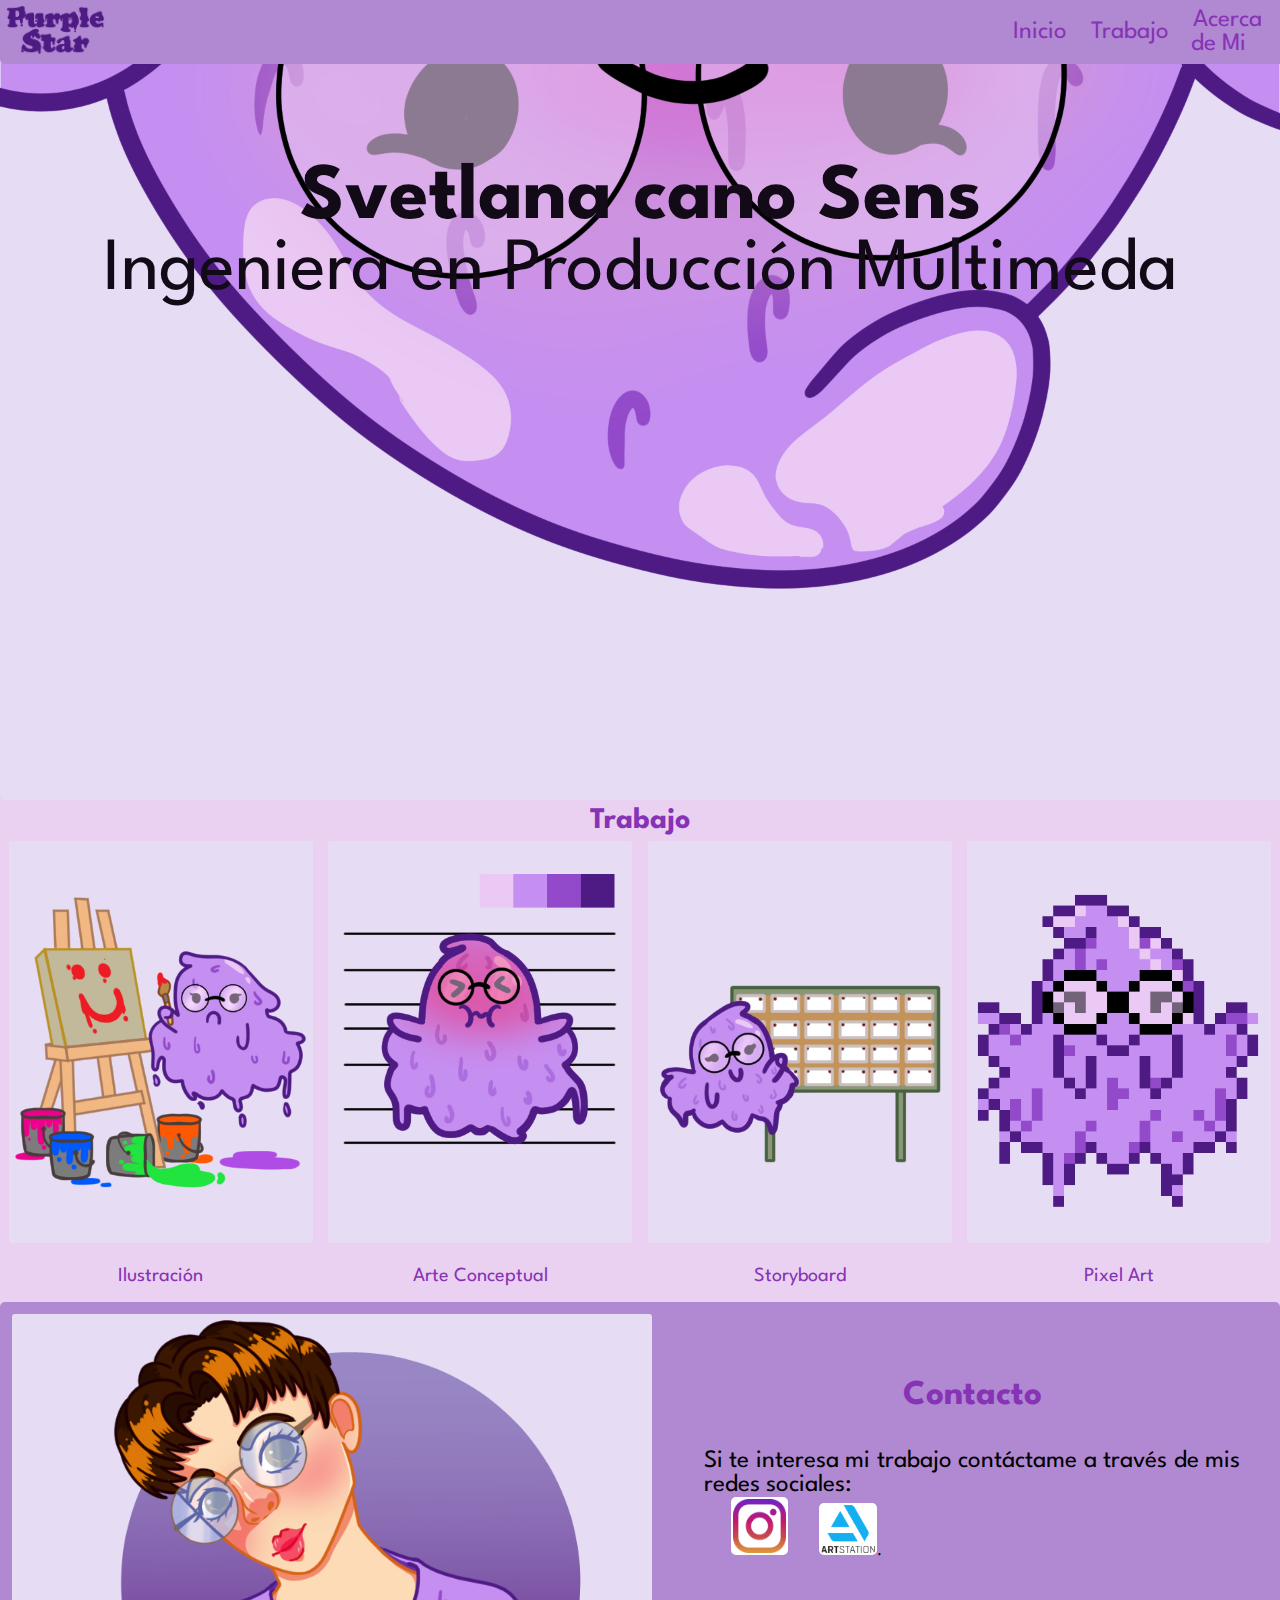
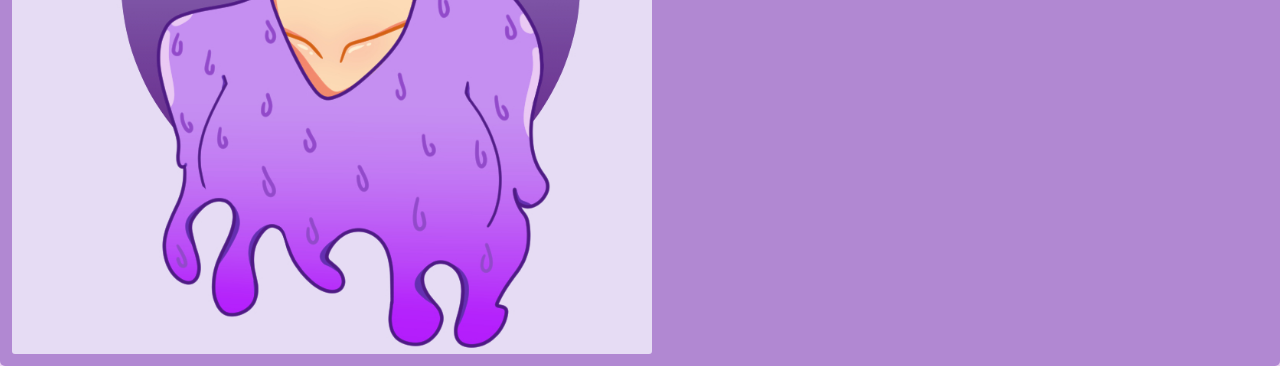
==== index.html @ 3b7ad8ab "Portafolio de trabajos" ====
<!DOCTYPE html>
<html lang="en">
<head>
    <meta charset="UTF-8">
    <title>Inicio: Purple Star</title>
    <!-- Archivo CSS -->
    <link rel = "stylesheet" href = "Portafolio_CSS/Portafolio_SvetlanaCanoSens_Inicio.css">
    <script src = "Portafolio_JS/Portafolio_SvetlanaCanoSens.js"></script>
    
    <!-- Script Animaciones -->
    <script src="https://code.jquery.com/jquery-3.6.4.min.js" integrity="sha256-oP6HI9z1XaZNBrJURtCoUT5SUnxFr8s3BzRl+cbzUq8=" crossorigin="anonymous"></script>

    <!-- Script The Bootstrap Blog -->
    <script src = "https://cdn.jsdelivr.net/npm/bootstrap@5.3.0-alpha1/dist/js/bootstrap.bundle.min.js" integrity = "sha384-w76AqPfDkMBDXo30jS1Sgez6pr3x5MlQ1ZAGC+nuZB+EYdgRZgiwxhTBTkF7CXvN" crossorigin = "anonymous"></script>
    
    <link rel="preconnect" href="https://fonts.googleapis.com">
    <link rel="preconnect" href="https://fonts.gstatic.com" crossorigin>
    <link href="https://fonts.googleapis.com/css2?family=League+Spartan:wght@300&family=Unna&display=swap" rel="stylesheet">

    <meta name = "viewport" content = "width=device-width, initial-scale=1">
</head>
<body>
    <div class = "contenedorMenuInicio fixedInicio">
        <a href = "index.html"><img src = "Portafolio_Imagenes/logo.png" alt = "logo"></a>

        <ul>
            <li><a href = "index.html">Inicio</a></li>
            <li><a href = "Portafolio_SvetlanaCanoSens_Trabajo.html">Trabajo</a></li>
            <li><a href = "Portafolio_SvetlanaCanoSens_AcercaDeMi.html">Acerca de Mi</a></li>
        </ul>
    </div>

    <div class = "contenedorNombre">
        <h4>Svetlana cano Sens</h4>

        <p>Ingeniera en Producción Multimeda</p>
    </div>
        
    <div class = "contenedorSliderImagen">
        <ul>
            <li><img src = "Portafolio_Imagenes/Imagen_inicio_4.jpg" alt = ""></li>
            <li><img src = "Portafolio_Imagenes/Imagen_inicio_3.jpg" alt = ""></li>
            <li><img src = "Portafolio_Imagenes/Imagen_inicio_2.jpg" alt = ""></li>
            <li><img src = "Portafolio_Imagenes/Imagen_inicio_1.jpg" alt = ""></li>
        </ul>
    </div>

    <div class = "contenedorDivicionDeTrabajos">
        <a href = "Portafolio_SvetlanaCanoSens_Trabajo.html"><h3>Trabajo</h3></a>

        <ul>
            <li>
                <a href ="Portafolio_SvetlanaCanoSens_Ilustracion.html"><img src = "Portafolio_Imagenes/imagen_trabajo_1.jpg" alt = "imagenIlustracion" class = "amplearImagen"></a>
                
                <p><a href = "Portafolio_SvetlanaCanoSens_Ilustracion.html">Ilustración</a></p>
            </li>

            <li>
                <a href="Portafolio_SvetlanaCanoSens_ConcepArt.html"><img src = "Portafolio_Imagenes/imagen_trabajo_2.jpg" alt = "imagenConcepArt" class = "amplearImagen"></a>
                
                <p><a href = "Portafolio_SvetlanaCanoSens_ConcepArt.html">Arte Conceptual</a></p>
            </li>

            <li>
                <a href="Portafolio_SvetlanaCanoSens_Storyboard.html"><img src = "Portafolio_Imagenes/imagen_trabajo_3.jpg" alt = "imagenStoryboard" class = "amplearImagen"></a>
                
                <p><a href = "Portafolio_SvetlanaCanoSens_Storyboard.html">Storyboard</a></p>
            </li>

            <li>
                <a href="Portafolio_SvetlanaCanoSens_PixelArt.html"><img src = "Portafolio_Imagenes/imagen_trabajo_4.jpg" alt = "imagenPixelArt" class = "amplearImagen"></a>
                
                <p><a href = "Portafolio_SvetlanaCanoSens_PixelArt.html">Pixel Art</a></p>
            </li>
        </ul>
    </div>

    <div class = "contenedorContacto">
        <img src = "Portafolio_Imagenes/Autorretrato.jpg" alt = "Autoretrato">

        <ul>
            <h3>Contacto</h3>

            <p>Si te interesa mi trabajo contáctame a través de mis redes sociales:</p>
        
            <a href = "https://www.instagram.com/purpple_staar/" target = "_blank"><img src = "Portafolio_Imagenes/instagram.png" alt = "instagram"></a>

            <a href = "https://www.artstation.com/inicio" target="_blank"><img src = "Portafolio_Imagenes/artstation.png" alt = "artstation"></a>.
        </ul>
    <div>
</body>
</html>
---- Portafolio_CSS/Portafolio_SvetlanaCanoSens_Inicio.css ----
/*(OoO)r*/
/*Cuerpo*/
body {
    margin: 0;
    padding: 0;
    font-family: 'League Spartan', sans-serif;
    background: #EAD1F2;
}
/*Cuerpo*/

/*Menu de Inicio*/
.contenedorMenuInicio {
    background: #B188D2;
    margin: 0;
    padding: 2px;
    justify-content: center;
    display: -webkit-box;
    display: -moz-box;
    display: -ms-flexbox;
    display: -webkit-flex;
    display: flex;
    border-radius: 0 5px;
}

.contenedorMenuInicio img {
    width: 10%;
}

.contenedorMenuInicio ul {
    list-style: none;
    display: flex;
    align-items: center;
    margin: 1px;
    padding: 2px;
}

.contenedorMenuInicio li {
    margin-right: 20px;
}

.contenedorMenuInicio li a {
    color: #8733B5;
    text-decoration: none;
    text-align: center;
    font-size: 25px;
    margin: 0;
    padding: 2px;
}

.contenedorMenuInicio li a:hover {
    font-weight: bolder;
}

.fixedInicio {
    position: fixed;
    z-index: 1000;
    top: 0;
    width: 100%;
}
/*Menu de Inicio*/

/*Nombre*/
.contenedorNombre {
    position:absolute;
    text-align: center;
    width: 100%;
    top: 20%;
    margin: 0;
    padding: 0;
}

.contenedorNombre h4 {
    color: #120B17;
    font-size: 80px;
    margin: 0;
    padding: 0;
}

.contenedorNombre p {
    color: #120B17;
    font-size: 75px;
    margin: 0;
    padding: 0;
}
/*Nombre*/

/*Slider de Inicio*/
.contenedorSliderImagen {
    overflow: hidden;
    top: 15%;
    margin: 0;
    padding: 0;
}

.contenedorSliderImagen ul {
    display: flex;
    margin: 0;
    padding: 0;
    width: 400%;
    animation: slide 18s infinite ease-in-out;
}

.contenedorSliderImagen li {
    list-style: none;
    width: 100%;
}

.contenedorSliderImagen img {
    width: 100%;
    border-radius: 0 5px;
}

@keyframes slide {
    0%{margin-left: 0%;}
    20%{margin-left: 0%;}

    25%{margin-left: -100%;}
    45%{margin-left: -100%;}

    50%{margin-left: -200%;}
    70%{margin-left: -200%;}

    75%{margin-left: -300%;}
    100%{margin-left: -300%;}
}
/*Slider de Inicio*/

/*Divicion de Trabajos*/
.contenedorDivicionDeTrabajos {
    text-align: center;
    width: 100%;
    padding: 0;
    margin: 0;
}

.contenedorDivicionDeTrabajos h3 {
    font-weight: bolder;
    margin: 0;
    padding: 3px;
}

.contenedorDivicionDeTrabajos h3 a {
    font-size: 30px;
}

.contenedorDivicionDeTrabajos ul {
    list-style: none;
    display: flex;
    margin: 0;
    padding: 1px;
}

.contenedorDivicionDeTrabajos img {
    width: 95%;
    margin: 0;
    padding: 2px;
    border-radius: 5px;
}

.contenedorDivicionDeTrabajos li {
    justify-content: center;
    width: 100%;
}

.contenedorDivicionDeTrabajos a {
    text-align: center;   
    font-size: 25px;
    margin: 0;
    padding: 0;
    text-decoration: none;
    text-indent: 0;
    color: #8733B5;
}

.contenedorDivicionDeTrabajos h3 a {
    font-size: 35;
}

.contenedorDivicionDeTrabajos li a:hover {
    font-weight: bolder;
}

.amplearImagen {
    transition: transform 0.2s ease-in-out;
}

.amplearImagen:hover {
    transform: scale(1.05);
}
/*Divicion de Trabajos*/

/*Contacto*/
.contenedorContacto {
    background: #B188D2;
    justify-content: space-between;
    display: -webkit-box;
    display: -webkit-flex;
    border-radius: 5px;
}

.contenedorContacto img {
    width: 30%;
    margin: 10px;
    border-radius: 5px;
    padding: 2px;
}

.contenedorContacto ul {
    list-style: none;
    align-items: center;
    margin: 20px;
    padding: 20px;
}

.contenedorContacto h3 {
    text-align: center;
    padding: 1px;
    font-weight: bolder;
    font-size: 35px;
    color: #8733B5;
    padding: 2px;
}

.contenedorContacto p {
    text-align: justify;
    font-size: 25px;
    margin: 0;
}

.contenedorContacto a img {
    background: white;
    align-items: center;
    margin: 0 0 0 25%;
    width: 10%;
}
/*Contacto*/

/*Parte Responsivo*/
@media (max-width: 767px) {
    /*Menu de Inicio*/
    .contenedorMenuInicio {
        justify-content: center;
        flex-flow: column wrap;
        margin: 0;
        padding: 10px;
    }

    .contenedorMenuInicio ul {
        width: 120%;
        justify-content: center;
        padding: 1px;
    }

    .contenedorMenuInicio img {
        display: none;
    }

    .contenedorMenuInicio li a {
        text-align: center;
        padding: 0;
        font-size: 20px;
    }
    /*Menu de Inicio*/

    /*Nombre*/
    .contenedorNombre {
        top: 10%;
        margin: 0;
        padding: 0;
    }

    .contenedorNombre h4 {
        color: #120B17;
        font-size: 95px;
        margin: 0;
        padding: 0;
    }

    .contenedorNombre p {
        color: #120B17;
        font-size: 80px;
        margin: 0;
        padding: 0;
    }
    /*Nombre*/

    /*Slider de Inicio*/
    .contenedorSliderImagen {
        min-width: 130%;
        margin-top: 12px;
    }
    /*Slider de Inicio*/

    /*Divicion de Trabajos*/
    .contenedorDivicionDeTrabajos {
        width: 100%;
    }

    .contenedorDivicionDeTrabajos ul {
        flex-flow: column wrap;
        padding: 0;
    }

    .contenedorDivicionDeTrabajos img {
        width: 95%;
    }

    .contenedorDivicionDeTrabajos h3 {
        font-size: 25px;
    }

    .contenedorDivicionDeTrabajos p {
        font-size: 20px;
        margin: 1px;
        padding: 1px;
    }
    /*Divicion de Trabajos*/

    /*Contacto*/
    .contenedorContacto {
        flex-flow: column wrap;
        padding: 0;
        align-items: center;
        width: 100%;
    }

    .contenedorContacto img {
        width: 90%;
        padding: 0;
        margin: 5px;
    }

    .contenedorContacto ul {
        margin: 4px 4px;
        padding: 4px 4px;
    }

    .contenedorContacto h3 {
        font-size: 25px;
        margin: 0;
        padding: 1px;
    }

    .contenedorContacto p {
        font-size: 20px;
    }

    .contenedorContacto a img {
        align-items: center;
        margin: 0 0 0 5%;
        width: 10%;
    }
    /*Contacto*/
}

@media (max-width: 991px) {
    /*Menu de Inicio*/
    .contenedorMenuInicio {
        justify-content: center;
        flex-flow: column wrap;
        margin: 0;
        padding: 10px;
    }

    .contenedorMenuInicio ul {
        text-align: center;
        width: 90%;
        padding: 1px;
    }

    .contenedorMenuInicio img {
        display: none;
    }

    .contenedorMenuInicio li a {
        text-align: center;
        padding: 0;
        font-size: 20px;
    }
    /*Menu de Inicio*/

    /*Nombre*/
    .contenedorNombre {
        top: 10%;
        margin: 0;
        padding: 0;
    }

    .contenedorNombre h4 {
        font-size: 30px;
        margin: 0;
        padding: 0;
    }

    .contenedorNombre p {
        font-size: 20px;
        margin: 0;
        padding: 0;
    }
    /*Nombre*/

    /*Slider de Inicio*/
    .contenedorSliderImagen {
        min-width: 56%;
        margin-top: 23px;
    }

    .contenedorSliderImagen h4 {
        width: 100%;
        top: 55%;
        font-size: 50px;
    }

    .contenedorSliderImagen p {
        width: 100%;
        top: 60%;
        font-size: 45px;
    }
    /*Slider de Inicio*/

    /*Divicion de Trabajos*/
    .contenedorDivicionDeTrabajos h3 {
        font-size: 25px;
    }

    .contenedorDivicionDeTrabajos p a {
        font-size: 20px;
        margin: 0;
        padding: 1px;
    }
    /*Divicion de Trabajos*/

    /*Contacto*/
    .contenedorContacto img {
        width: 50%;
        margin: 10px;
        border-radius: 5px;
    }

    .contenedorContacto ul {
        margin: 15px;
        padding: 30px;
    }

    .contenedorContacto h3 {
        text-align: center;
        padding: 1px;
        font-weight: bolder;
        font-size: 25px;
        color: #8733B5;
        padding: 2px;
    }

    .contenedorContacto p {
        text-align: justify;
        font-size: 20px;
        margin: 0;
    }

    .contenedorContacto a img {
        align-items: center;
        margin: 0 0 0 5%;
        width: 10%;
    }
    /*Contacto*/
}

@media (min-width: 768px) and (max-width: 1199px) {
    /*Menu de Inicio*/
    .contenedorMenuInicio {
        margin: 0;
        padding: 5px;
        justify-content: center;
        border-radius: 0 5px;
    }
    
    .contenedorMenuInicio ul {
        justify-content: center;
        width: 100%;
        margin: 1px;
        padding: 2px;
    }
    
    .contenedorMenuInicio li {
        margin-right: 20px;
    }
    
    .contenedorMenuInicio li a {
        font-size: 25px;
        margin: 0;
        padding: 2px;
    }
    /*Menu de Inicio*/

    /*Nombre*/
    .contenedorNombre {
        top: 15%;
        margin: 0;
        padding: 0;
    }

    .contenedorNombre h4 {
        font-size: 50px;
        margin: 0;
        padding: 0;
    }

    .contenedorNombre p {
        font-size: 45px;
        margin: 0;
        padding: 0;
    }
    /*Nombre*/

    /*Slider de Inicio*/
    .contenedorSliderImagen {
        margin-top: 20px;
    }
    /*Slider de Inicio*/

    /*Divicion de Trabajos*/
    .contenedorDivicionDeTrabajos {
        text-align: center;
        width: 100%;
        padding: 0;
        margin: 0;
    }
    
    .contenedorDivicionDeTrabajos h3 {
        font-weight: bolder;
        margin: 0;
        padding: 3px;
    }
    
    .contenedorDivicionDeTrabajos ul {
        list-style: none;
        display: flex;
        margin: 0;
        padding: 1px;
    }
    
    .contenedorDivicionDeTrabajos h3{
        font-size: 30;
    }

    .contenedorDivicionDeTrabajos p {
        margin: 0;
        padding: 1px;
    }
    /*Divicion de Trabajos*/

    /*Contacto*/
    .contenedorContacto img {
        width: 50%;
        margin: 10px;
        border-radius: 5px;
    }

    .contenedorContacto ul {
        margin: 15px;
        padding: 25px;
    }

    .contenedorContacto h3 {
        font-size: 25;
        padding: 2px;
    }

    .contenedorContacto a img {
        align-items: center;
        margin: 0 0 0 5%;
        width: 10%;
    }
    /*Contacto*/
}

@media (min-width: 1200px) and (max-width: 1400px) {
    /*Menu de Inicio*/
    .contenedorMenuInicio {
        margin: 0;
        padding: 5px;
        justify-content: center;
        border-radius: 0 5px;
    }

    .contenedorMenuInicio img a {
        margin: 5px;
        padding: 5px;
    }
    
    .contenedorMenuInicio ul {
        justify-content: center;
        margin: 1px;
        padding: 2px;
    }
    
    .contenedorMenuInicio li {
        margin-right: 20px;
    }
    /*Menu de Inicio*/

    /*Nombre*/
    .contenedorNombre {
        top: 18%;
        margin: 0;
        padding: 0;
    }
    /*Nombre*/

    /*Slider de Inicio*/
    .contenedorSliderImagen {
        top: 20px;
    }
    /*Slider de Inicio*/

    /*Divicion de Trabajos*/
    .contenedorDivicionDeTrabajos h3 {
        font-weight: bolder;
        margin: 0;
        padding: 3px;
        font-size: 30px;
    }

    .contenedorDivicionDeTrabajos p a{
        margin: 0;
        padding: 1px;
        font-size: 20px;
    }
    /*Divicion de Trabajos*/

    /*Contacto*/
    .contenedorContacto img {
        width: 50%;
        margin: 10px;
        border-radius: 5px;
    }

    .contenedorContacto ul {
        margin: 15px;
        padding: 25px;
    }

    .contenedorContacto h3 {
        font-size: 30;
        padding: 2px;
    }

    .contenedorContacto a img {
        align-items: center;
        margin: 0 0 0 5%;
        width: 10%;
    }
    /*Contacto*/
}
/*Parte Responsivo */
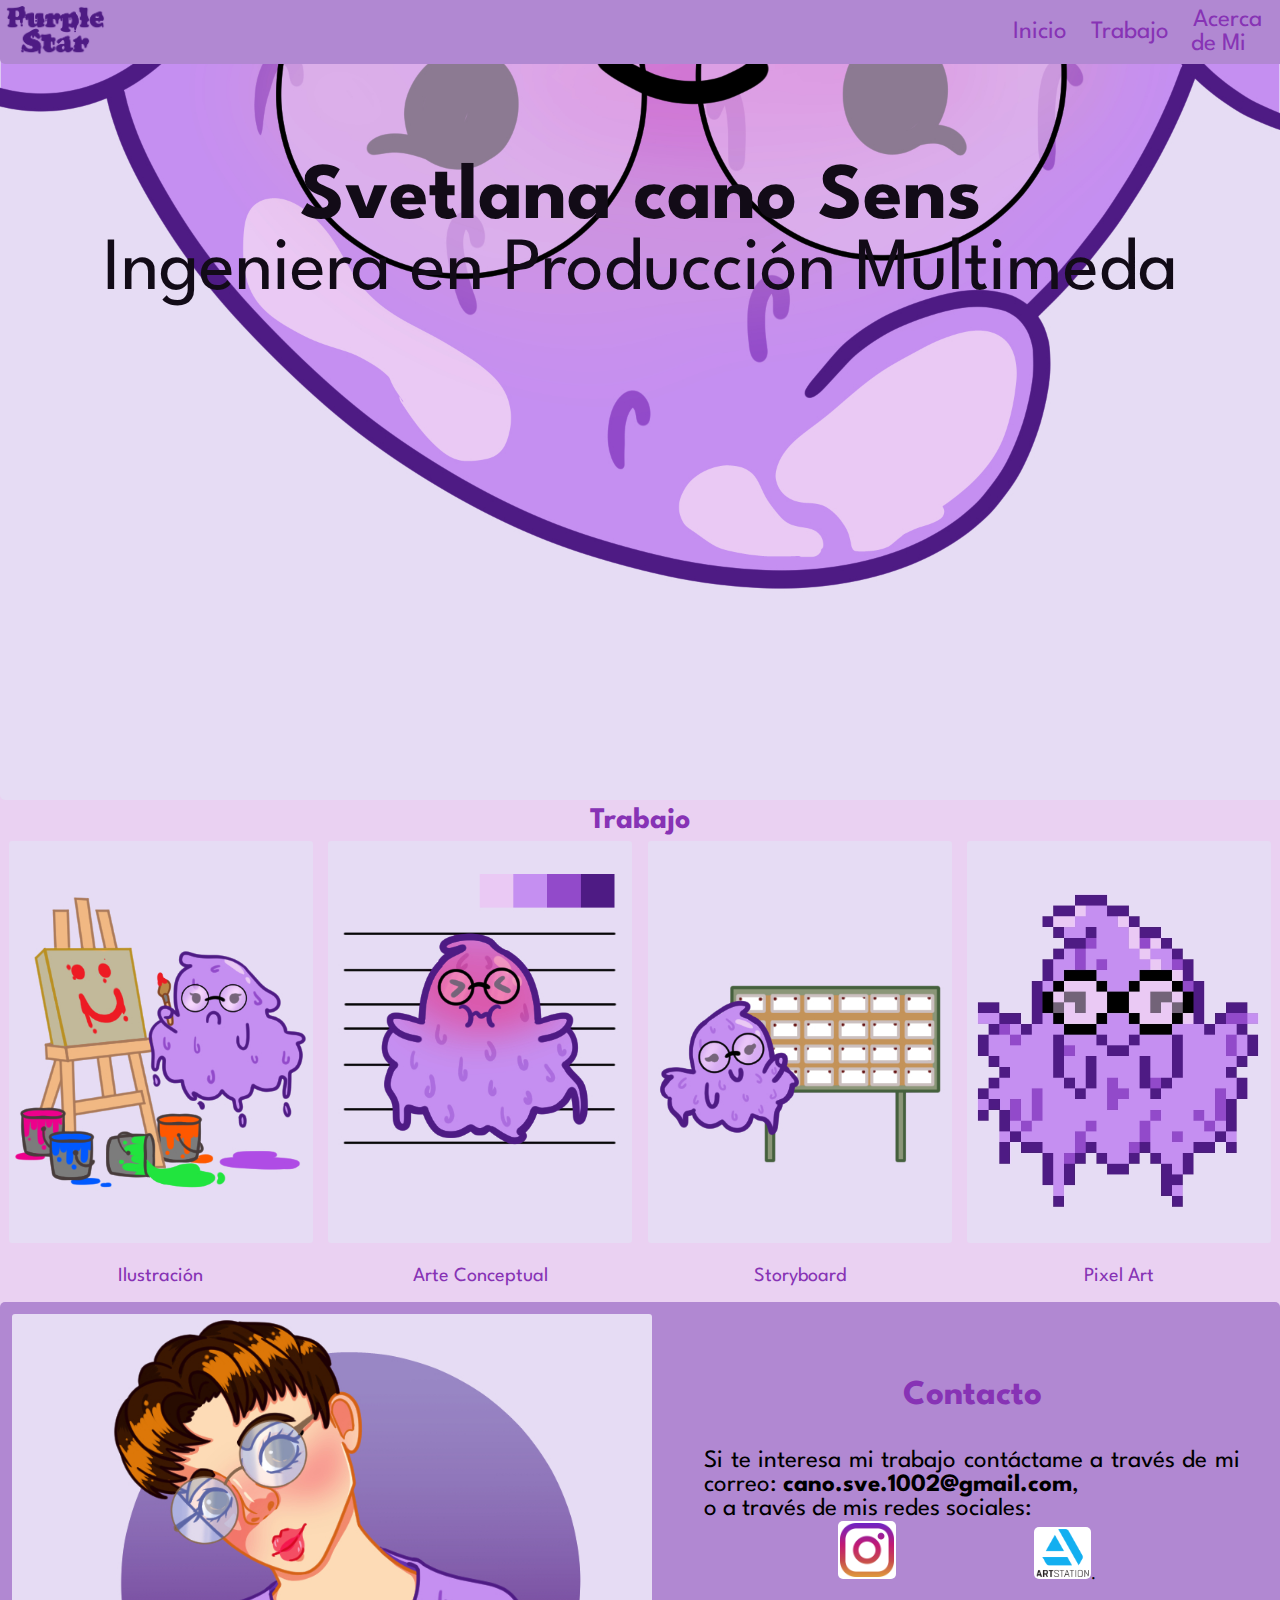
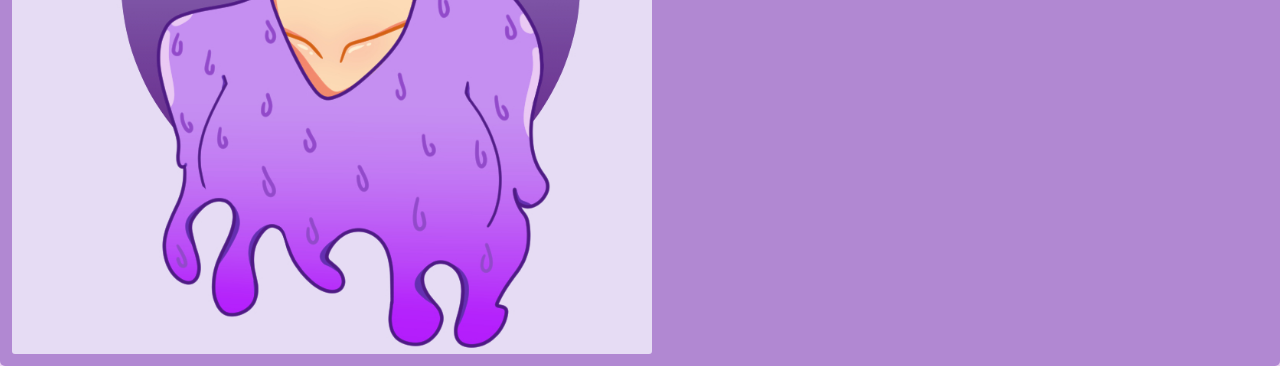
==== commit ae84199b: "Add files via upload" ====
--- a/index.html
+++ b/index.html
@@ -81,7 +81,9 @@
         <ul>
             <h3>Contacto</h3>
 
-            <p>Si te interesa mi trabajo contáctame a través de mis redes sociales:</p>
+            <p>Si te interesa mi trabajo contáctame a través de mi correo: <strong>cano.sve.1002@gmail.com</strong>,</p>
+
+            <p>o a través de mis redes sociales:</p>
         
             <a href = "https://www.instagram.com/purpple_staar/" target = "_blank"><img src = "Portafolio_Imagenes/instagram.png" alt = "instagram"></a>
 
--- a/Portafolio_CSS/Portafolio_SvetlanaCanoSens_Inicio.css
+++ b/Portafolio_CSS/Portafolio_SvetlanaCanoSens_Inicio.css
@@ -270,17 +270,11 @@
     }
 
     .contenedorNombre h4 {
-        color: #120B17;
         font-size: 95px;
-        margin: 0;
-        padding: 0;
     }
 
     .contenedorNombre p {
-        color: #120B17;
         font-size: 80px;
-        margin: 0;
-        padding: 0;
     }
     /*Nombre*/
 
@@ -347,7 +341,7 @@
 
     .contenedorContacto a img {
         align-items: center;
-        margin: 0 0 0 5%;
+        margin: 0 0 0 25%;
         width: 10%;
     }
     /*Contacto*/
@@ -459,7 +453,7 @@
 
     .contenedorContacto a img {
         align-items: center;
-        margin: 0 0 0 5%;
+        margin: 0 0 0 25%;
         width: 10%;
     }
     /*Contacto*/
@@ -568,7 +562,7 @@
 
     .contenedorContacto a img {
         align-items: center;
-        margin: 0 0 0 5%;
+        margin: 0 0 0 25%;
         width: 10%;
     }
     /*Contacto*/
@@ -647,7 +641,7 @@
 
     .contenedorContacto a img {
         align-items: center;
-        margin: 0 0 0 5%;
+        margin: 0 0 0 25%;
         width: 10%;
     }
     /*Contacto*/
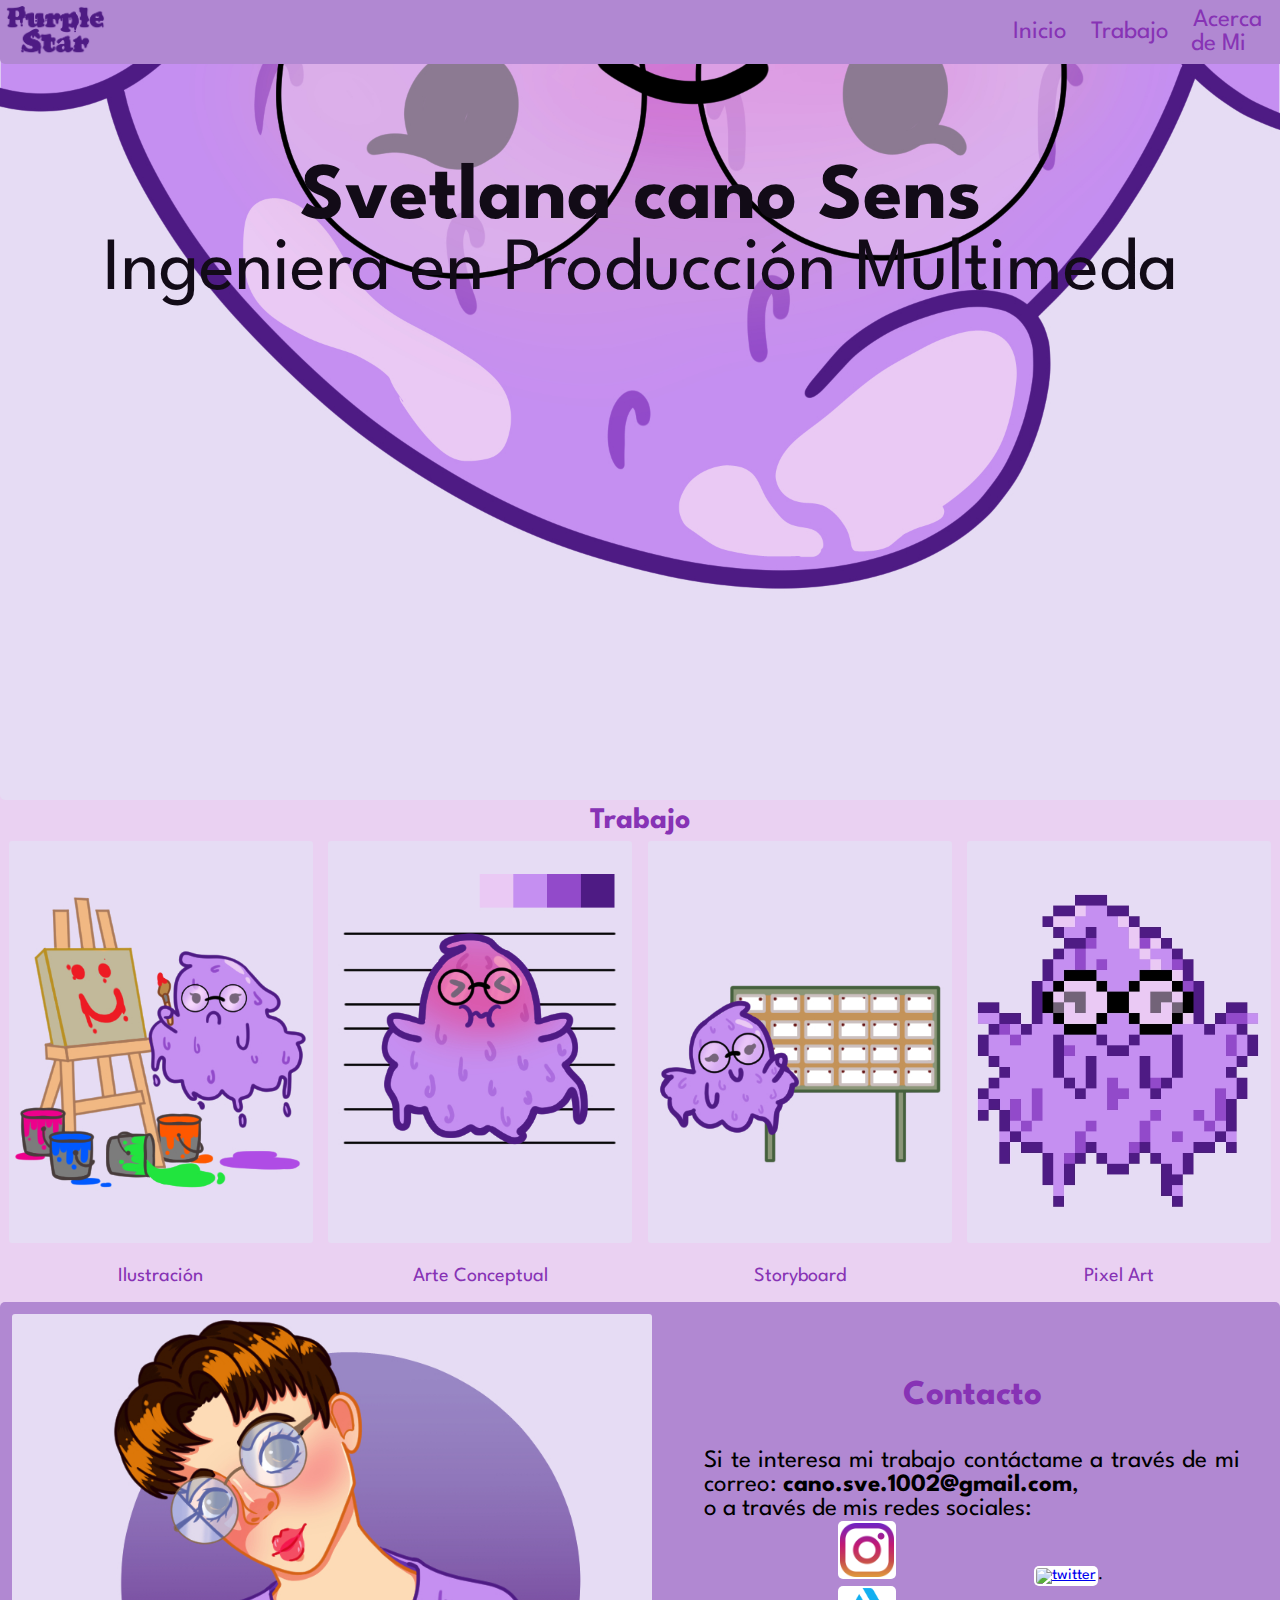
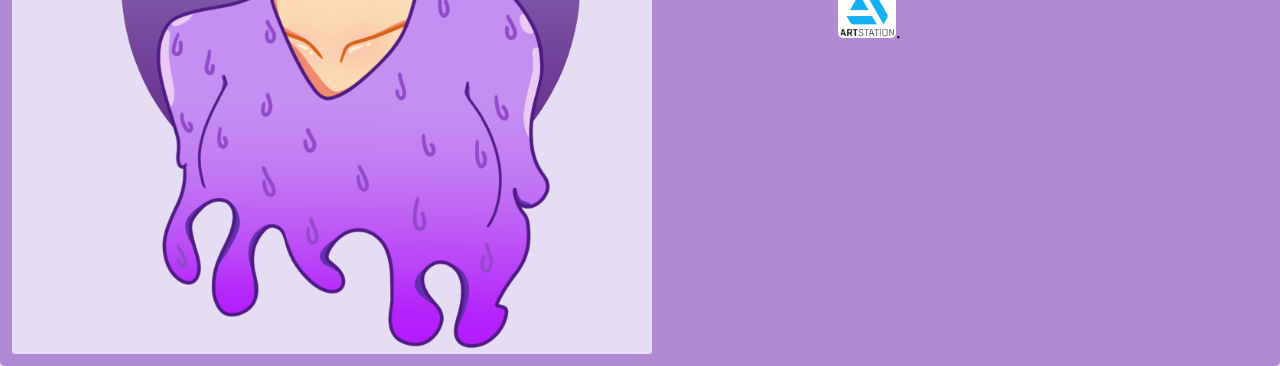
==== commit f02d6332: "Update index.html" ====
--- a/index.html
+++ b/index.html
@@ -87,8 +87,10 @@
         
             <a href = "https://www.instagram.com/purpple_staar/" target = "_blank"><img src = "Portafolio_Imagenes/instagram.png" alt = "instagram"></a>
 
-            <a href = "https://www.artstation.com/inicio" target="_blank"><img src = "Portafolio_Imagenes/artstation.png" alt = "artstation"></a>.
+             <a href = "https://twitter.com/PurppleStaar" target="_blank"><img src = "Portafolio_Imagenes/twitter.png" alt = "twitter"></a>.
+
+            <a href = "https://purpple_staar.artstation.com/" target="_blank"><img src = "Portafolio_Imagenes/artstation.png" alt = "artstation"></a>.
         </ul>
     <div>
 </body>
-</html>+</html>
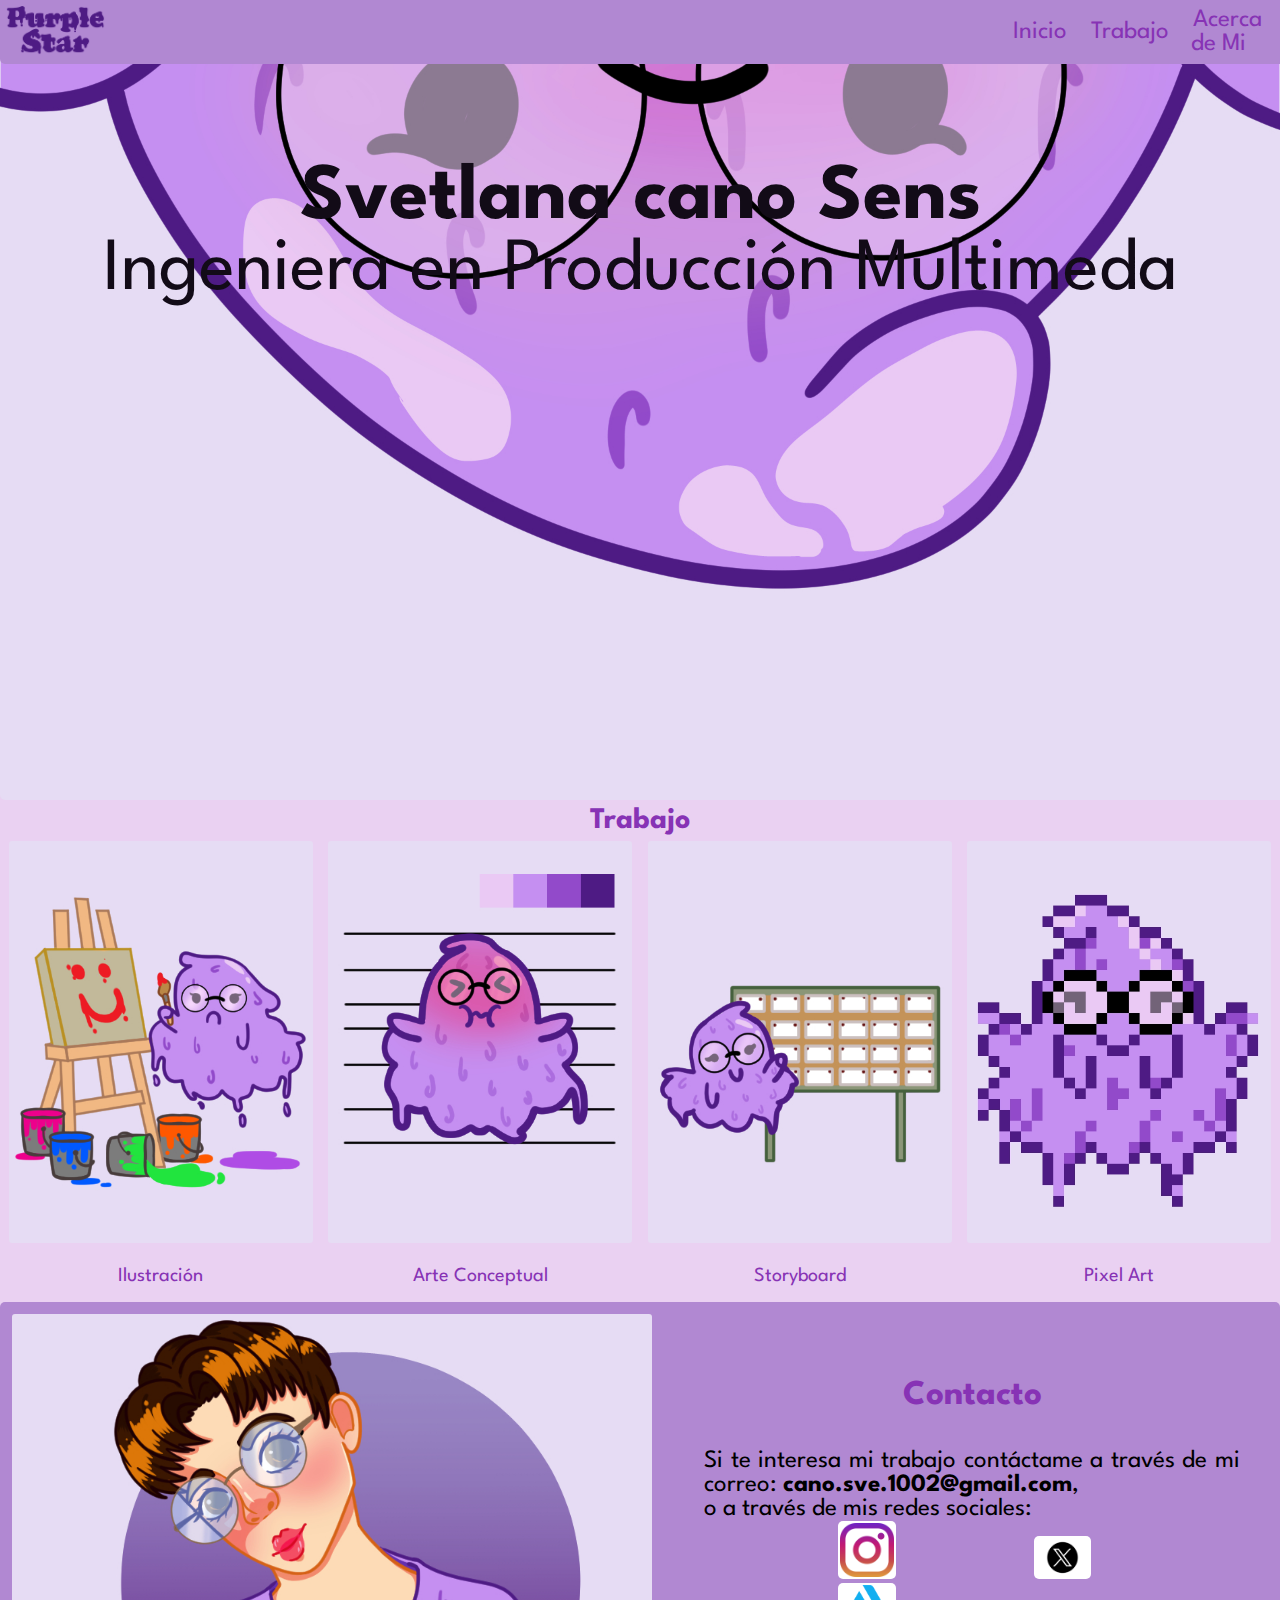
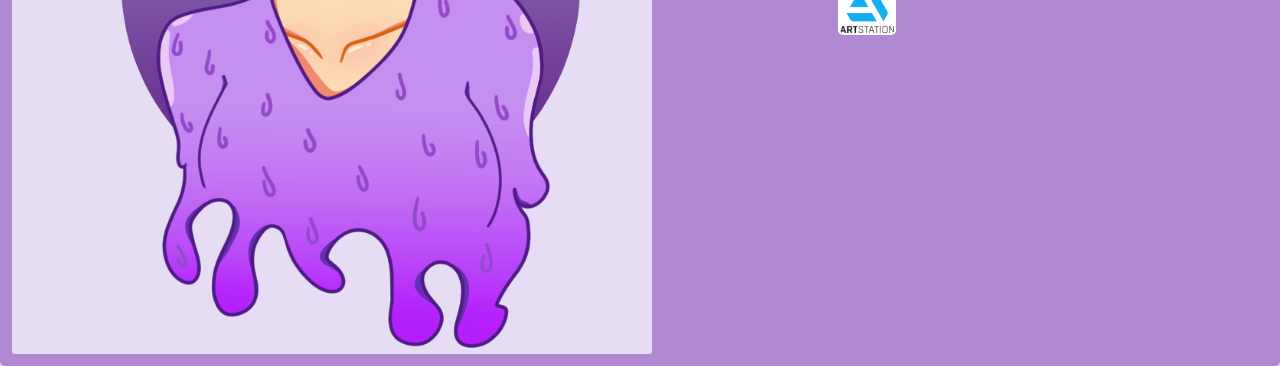
==== commit 701302d1: "Update index.html" ====
--- a/index.html
+++ b/index.html
@@ -87,9 +87,9 @@
         
             <a href = "https://www.instagram.com/purpple_staar/" target = "_blank"><img src = "Portafolio_Imagenes/instagram.png" alt = "instagram"></a>
 
-             <a href = "https://twitter.com/PurppleStaar" target="_blank"><img src = "Portafolio_Imagenes/twitter.png" alt = "twitter"></a>.
+            <a href = "https://twitter.com/PurppleStaar" target="_blank"><img src = "Portafolio_Imagenes/twitter.png" alt = "twitter"></a>
 
-            <a href = "https://purpple_staar.artstation.com/" target="_blank"><img src = "Portafolio_Imagenes/artstation.png" alt = "artstation"></a>.
+            <a href = "https://purpple_staar.artstation.com/" target="_blank"><img src = "Portafolio_Imagenes/artstation.png" alt = "artstation"></a>
         </ul>
     <div>
 </body>
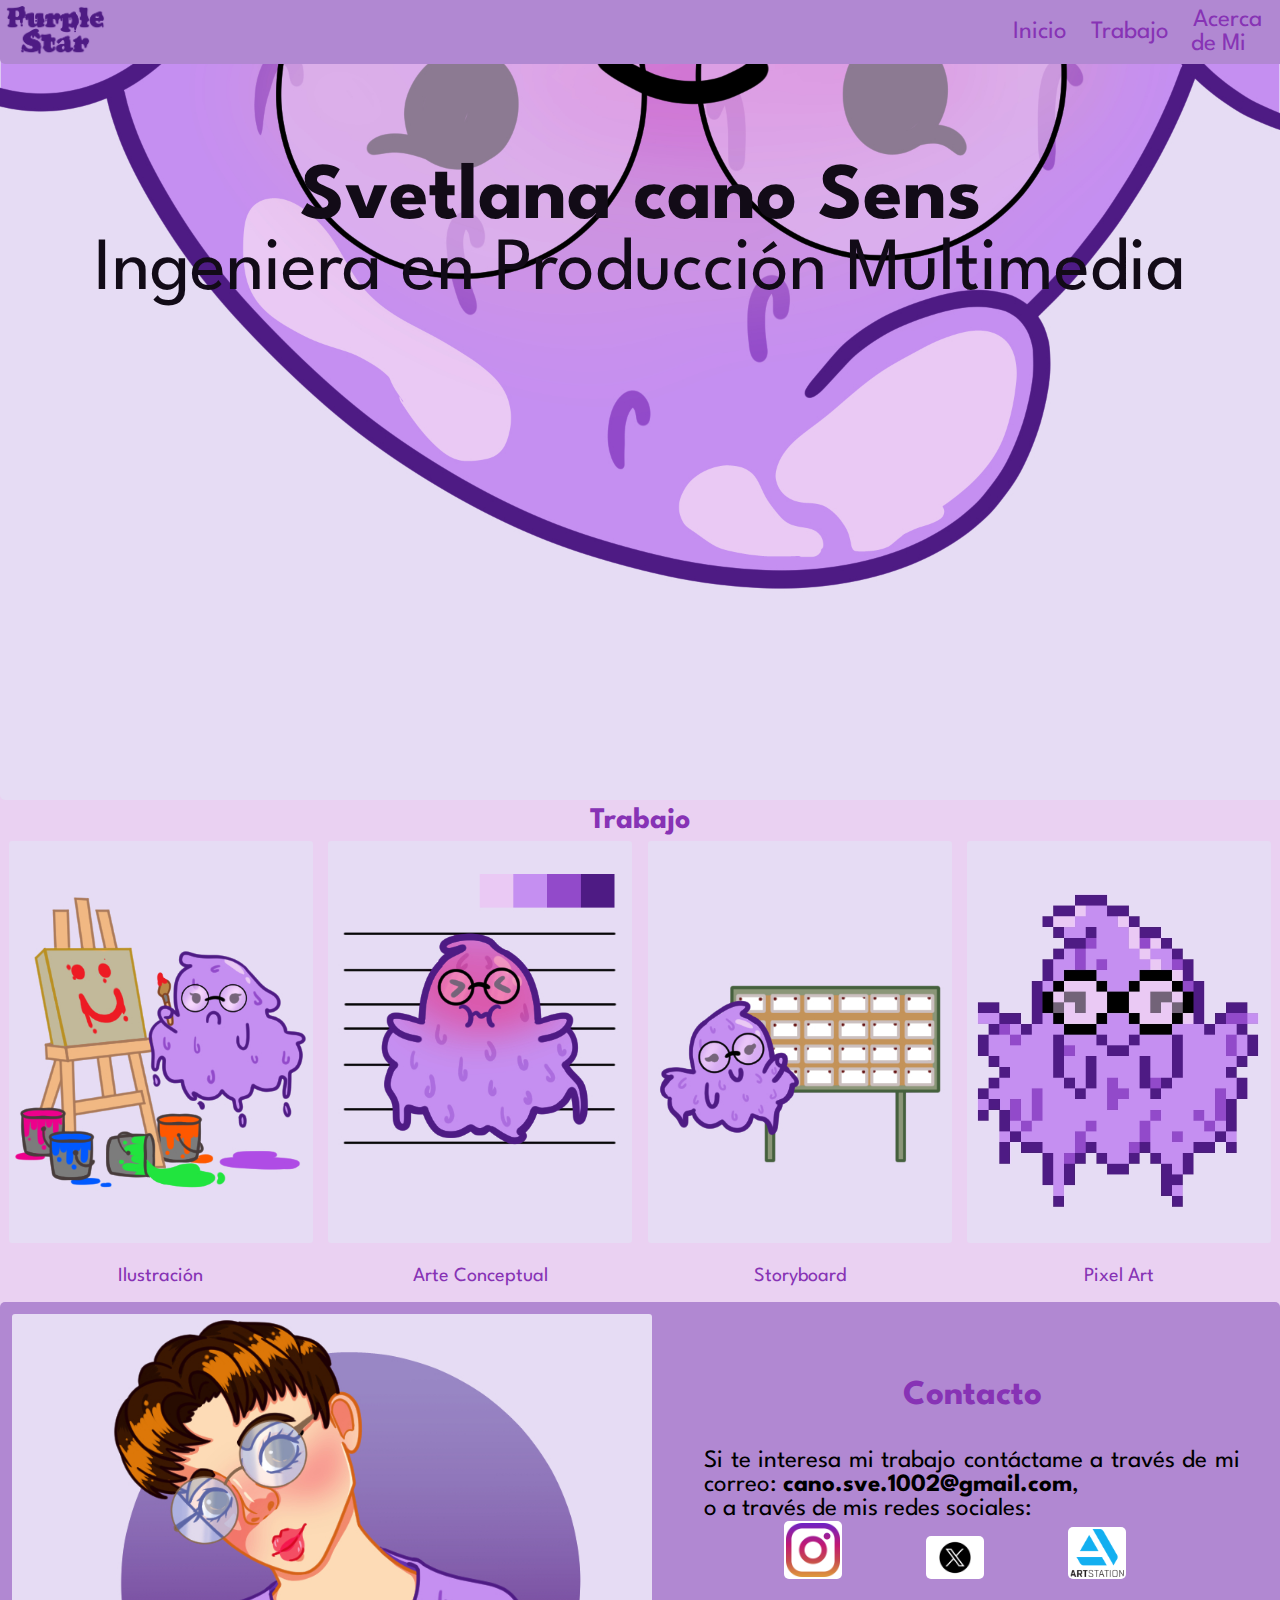
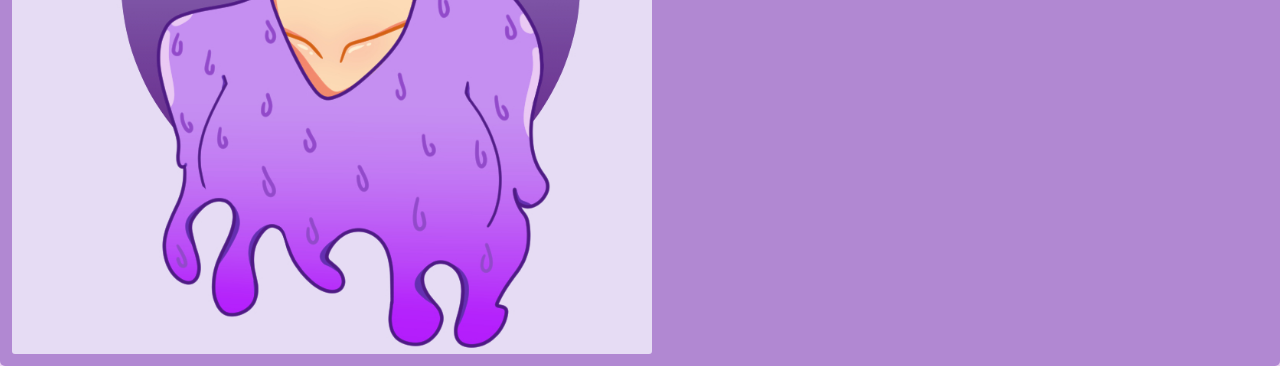
==== commit a56508bc: "Update index.html" ====
--- a/index.html
+++ b/index.html
@@ -33,7 +33,7 @@
     <div class = "contenedorNombre">
         <h4>Svetlana cano Sens</h4>
 
-        <p>Ingeniera en Producción Multimeda</p>
+        <p>Ingeniera en Producción Multimedia</p>
     </div>
         
     <div class = "contenedorSliderImagen">
--- a/Portafolio_CSS/Portafolio_SvetlanaCanoSens_Inicio.css
+++ b/Portafolio_CSS/Portafolio_SvetlanaCanoSens_Inicio.css
@@ -453,7 +453,7 @@
 
     .contenedorContacto a img {
         align-items: center;
-        margin: 0 0 0 25%;
+        margin: 0 0 0 15%;
         width: 10%;
     }
     /*Contacto*/
@@ -562,7 +562,7 @@
 
     .contenedorContacto a img {
         align-items: center;
-        margin: 0 0 0 25%;
+        margin: 0 0 0 15%;
         width: 10%;
     }
     /*Contacto*/
@@ -641,9 +641,9 @@
 
     .contenedorContacto a img {
         align-items: center;
-        margin: 0 0 0 25%;
+        margin: 0 0 0 15%;
         width: 10%;
     }
     /*Contacto*/
 }
-/*Parte Responsivo */+/*Parte Responsivo */
